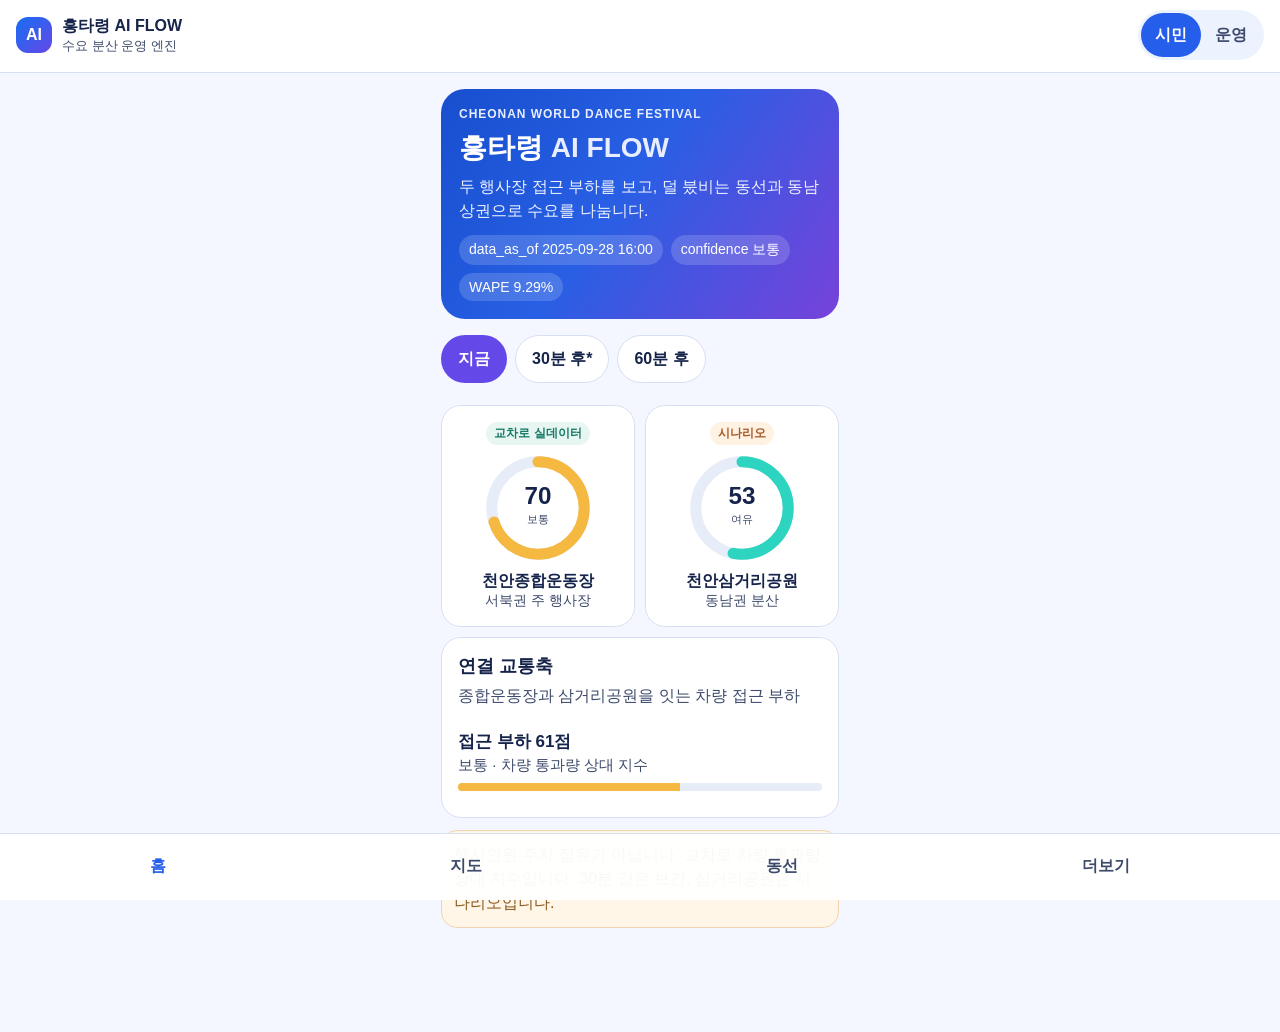
==== index.html @ 4ee4ccde "Publish Cheonan Heungtaryeong AI FLOW field page" ====
<!doctype html>
<html lang="ko">
<head>
<meta charset="UTF-8"/>
<meta name="viewport" content="width=device-width,initial-scale=1,viewport-fit=cover"/>
<meta name="theme-color" content="#245EEA"/>
<meta name="apple-mobile-web-app-capable" content="yes"/>
<title>흥타령 AI FLOW</title>
<style>
:root{--bg:#F4F7FF;--card:#fff;--line:#D7E0F2;--ink:#16244B;--muted:#3D4A6B;--blue:#245EEA;--violet:#6548E8;--warn:#F5B942;--bad:#FF5C7A;--ok:#2DD4BF}
*{box-sizing:border-box;-webkit-tap-highlight-color:transparent}
html,body{margin:0;background:var(--bg);color:var(--ink);font-family:"Noto Sans KR",-apple-system,sans-serif}
body{min-height:100dvh;padding-bottom:calc(88px + env(safe-area-inset-bottom))}
button,input{font:inherit;color:inherit;border:0}
.top{position:sticky;top:0;z-index:20;display:flex;justify-content:space-between;align-items:center;padding:calc(10px + env(safe-area-inset-top)) 16px 12px;background:rgba(255,255,255,.96);border-bottom:1px solid var(--line)}
.brand{display:flex;gap:10px;align-items:center}
.logo{width:36px;height:36px;border-radius:12px;display:grid;place-items:center;color:#fff;font-weight:800;background:linear-gradient(135deg,#176EF2,#6548E8)}
.brand b{display:block;font-size:16px}.brand small{display:block;color:var(--muted);font-size:13px}
.role{display:flex;background:#EDF2FF;border-radius:999px;padding:3px}
.role button{min-height:44px;padding:0 14px;border-radius:999px;background:0;color:var(--muted);font-weight:700;font-size:16px}
.role button.on{background:var(--blue);color:#fff}
main{max-width:430px;margin:0 auto;padding:16px}
.screen{display:none}.screen.on{display:block}
.hero{background:linear-gradient(125deg,#174FCF 0%,#285FE4 45%,#7742DA 100%);color:#fff;border-radius:24px;padding:18px;margin-bottom:12px}
.kicker{font-size:12px;letter-spacing:.08em;font-weight:700;color:#E8EEFF}
.hero h1{margin:8px 0;font-size:28px}.hero h1 em{font-style:normal;color:#E8EEFF}
.hero p{margin:0;font-size:16px;line-height:1.5;color:#EEF2FF}
.pills{display:flex;flex-wrap:wrap;gap:8px;margin-top:12px}
.pills span{padding:6px 10px;border-radius:999px;background:rgba(255,255,255,.16);font-size:14px}
.chips{display:flex;gap:8px;overflow:auto;padding:4px 0 12px}
.chips button,.seg button{min-height:48px;padding:0 16px;border-radius:999px;background:#fff;border:1px solid var(--line);font-weight:700;font-size:16px;white-space:nowrap}
.chips button.on,.seg button.on{background:var(--violet);color:#fff;border-color:transparent}
.pair{display:grid;grid-template-columns:1fr 1fr;gap:10px}
.card{background:var(--card);border:1px solid var(--line);border-radius:20px;padding:16px;margin-top:10px}
h1{font-size:26px;margin:0 0 8px} h2{font-size:18px;margin:0 0 6px}
.lead{color:var(--muted);font-size:16px;line-height:1.5;margin:0 0 12px}
.tag{display:inline-block;padding:3px 8px;border-radius:999px;font-size:12px;font-weight:800}
.meas{background:#E7F6F1;color:#177968}.scen{background:#FFF2E3;color:#A85B28}
.gauge{width:110px;height:110px;margin:8px auto}
.g-label{text-align:center;font-weight:800;font-size:16px}.g-note{text-align:center;color:var(--muted);font-size:14px}
.warn{margin-top:12px;padding:12px;border-radius:16px;background:#FFF6E8;border:1px solid #F3D3B1;color:#8A5A20;font-size:16px;line-height:1.5}
.row{display:flex;gap:10px;padding:10px 0;border-bottom:1px solid var(--line)}
.row:last-child{border-bottom:0}
.t{width:52px;color:var(--violet);font-weight:800;font-size:15px}
.row strong{display:block;font-size:17px}.row small{display:block;margin-top:3px;color:var(--muted);font-size:15px}
.bar{height:8px;background:#E6ECF8;border-radius:99px;overflow:hidden;margin-top:8px}
.bar i{display:block;height:100%}
.map{height:240px;border-radius:20px;position:relative;background:linear-gradient(180deg,#E8EEFF,#F7F9FF);border:1px solid var(--line)}
.pin{position:absolute;background:#fff;border:1px solid var(--line);border-radius:14px;padding:10px;min-width:120px;box-shadow:0 8px 18px rgba(36,71,143,.12)}
.pin b,.pin span{display:block} .pin span{color:var(--muted);font-size:13px;margin-top:3px}
.primary{width:100%;min-height:48px;margin-top:12px;border-radius:16px;background:linear-gradient(135deg,#255FE5,#6847DF);color:#fff;font-weight:800;font-size:16px}
.search{width:100%;min-height:48px;border-radius:14px;border:1px solid var(--line);padding:0 12px;font-size:16px;background:#fff;margin:8px 0}
.bottom{position:fixed;left:0;right:0;bottom:0;display:flex;justify-content:space-around;padding:8px 8px calc(10px + env(safe-area-inset-bottom));background:rgba(255,255,255,.96);border-top:1px solid var(--line)}
.bottom button{background:0;color:var(--muted);min-height:48px;font-weight:700;font-size:16px}
.bottom button.on{color:var(--blue)}
.note{margin-top:12px;padding:12px;border-radius:16px;background:#F8FAFF;border:1px solid var(--line);color:var(--muted);font-size:16px;display:none}
.ops{display:none} body.ops .ops{display:block}
</style>
</head>
<body>
<header class="top">
  <div class="brand"><div class="logo">AI</div><div><b>흥타령 AI FLOW</b><small>수요 분산 운영 엔진</small></div></div>
  <div class="role"><button id="v" class="on" onclick="role('v')">시민</button><button id="a" onclick="role('a')">운영</button></div>
</header>
<main>
<section id="home" class="screen on">
  <div class="hero">
    <div class="kicker">CHEONAN WORLD DANCE FESTIVAL</div>
    <h1>흥타령 <em>AI FLOW</em></h1>
    <p>두 행사장 접근 부하를 보고, 덜 붔비는 동선과 동남 상권으로 수요를 나눔니다.</p>
    <div class="pills"><span>data_as_of 2025-09-28 16:00</span><span>confidence 보통</span><span>WAPE 9.29%</span></div>
  </div>
  <div class="chips" id="hz"></div>
  <div class="pair" id="gg"></div>
  <div class="card"><h2>연결 교통축</h2><p class="lead">종합운동장과 삼거리공원을 잇는 차량 접근 부하</p><div id="cr"></div></div>
  <div class="warn">행사인원·주차 점유가 아닙니다. 교차로 차량 통과량 상대 지수입니다. 30분 값은 보간, 삼거리공원은 시나리오입니다.</div>
</section>
<section id="map" class="screen">
  <h1>행사장 지도</h1>
  <p class="lead">실시간 위치가 아닙니다. 이원 행사장 관계를 보는 안내 도판입니다.</p>
  <div class="map">
    <div class="pin" style="left:8%;top:16%"><b>종합운동장</b><span id="ps">서북권 주 행사장</span></div>
    <div class="pin" style="right:8%;bottom:16%"><b>삼거리공원</b><span id="pg">동남권 분산 · 시나리오</span></div>
  </div>
</section>
<section id="route" class="screen">
  <h1>추천 동선</h1>
  <p class="lead">GPS는 버튼을 누른 뒤에만 요청하고 저장하지 않습니다.</p>
  <div class="chips" id="md"></div>
  <div class="card" id="st"></div>
  <button class="primary" onclick="gps()">GPS 연결 · 저장하지 않음</button>
  <p id="go" class="note"></p>
</section>
<section id="more" class="screen">
  <h1>일정 · 부스</h1>
  <p class="lead">2025 공식 가이드 참고입니다. 2026 최종 일정이 아닙니다.</p>
  <div class="seg chips" id="dt"></div>
  <div class="card" id="ev"></div>
  <input class="search" id="q" placeholder="부스명 · 운영 · 구역" oninput="booths()"/>
  <div class="card" id="bs"></div>
  <div class="card ops"><h2>운영 권고</h2><p class="lead">자동 행정조치가 아닙니다.</p>
    <div class="row"><div><strong>삼거리공원 프로그램 안내 강화</strong><small>30분 후 종합운동장 부하 상승 예상</small></div></div>
    <div class="row"><div><strong>동남권 주차 유도 문구 검토</strong><small>연결축 부하 상승 패턴</small></div></div>
  </div>
</section>
</main>
<nav class="bottom">
  <button class="on" data-t="home" onclick="go('home')">홈</button>
  <button data-t="map" onclick="go('map')">지도</button>
  <button data-t="route" onclick="go('route')">동선</button>
  <button data-t="more" onclick="go('more')">더보기</button>
</nav>
<script>
const EV=[{d:'09-24',s:'19:00',v:'주무대',n:'개막식'},{d:'09-25',s:'19:00',v:'주무대',n:'대민국 무용대상'},{d:'09-26',s:'19:00',v:'신부동',n:'거리댓스 퍼레이드'},{d:'09-26',s:'19:00',v:'주무대',n:'전국대학 무용경연대회 결선'},{d:'09-28',s:'20:30',v:'주무대',n:'시상식 & 폐막식'}];
const BO=[{z:'춤한마당',n:'캐리커처',o:'월드아트'},{z:'춤한마당',n:'흥이춤이 홍보관',o:'두잉'},{z:'흥한마당',n:'종합안내소',o:'운영본부'},{z:'춤한마당',n:'아우내빈대떡',o:'지역먹거리'},{z:'흥한마당',n:'분실물·미아신고',o:'운영본부'}];
const L={'지금':{s:70,g:53,c:61},'30분 후':{s:73,g:62,c:69},'60분 후':{s:76,g:48,c:58}};
const R={'아이 동반':[['16:20','가족체험존','실내·휴식 좌석 인접'],['17:05','동남 상권','부하 전 이동'],['18:10','메인 공연','피크 회피']],'보행 짧게':[['16:20','가까운 휴식','최단 보행'],['16:50','근거리 식음','체류 우선'],['17:30','보조 공연','짧은 이동']],'공연 중심':[['16:20','국제춤대회','보조무대'],['17:10','이동·휴식','피크 우회'],['18:00','메인 공연','완화 구간']]};
let hz='지금',md='아이 동반',date='09-24';
function tone(v){return v>=75?'var(--bad)':v>=55?'var(--warn)':'var(--ok)'}
function lab(v){return v>=75?'높음':v>=55?'보통':'여유'}
function ring(v,col){const r=42,c=2*Math.PI*r;return `<svg viewBox="0 0 100 100" style="transform:rotate(-90deg)"><circle cx="50" cy="50" r="${r}" fill="none" stroke="#E6ECF8" stroke-width="10"/><circle cx="50" cy="50" r="${r}" fill="none" stroke="${col}" stroke-width="10" stroke-linecap="round" stroke-dasharray="${c}" stroke-dashoffset="${c*(1-v/100)}"/><text x="50" y="46" fill="#16244B" font-size="22" font-weight="800" text-anchor="middle" transform="rotate(90 50 50)">${v}</text><text x="50" y="64" fill="#3D4A6B" font-size="10" text-anchor="middle" transform="rotate(90 50 50)">${lab(v)}</text></svg>`}
function role(x){document.body.classList.toggle('ops',x==='a');v.className=x==='v'?'on':'';a.className=x==='a'?'on':''}
function go(id){document.querySelectorAll('.screen').forEach(el=>el.classList.toggle('on',el.id===id));document.querySelectorAll('.bottom button').forEach(el=>el.classList.toggle('on',el.dataset.t===id));window.scrollTo({top:0,behavior:'smooth'})}
function render(){
  const x=L[hz];
  document.getElementById('hz').innerHTML=Object.keys(L).map(k=>`<button class="${k===hz?'on':''}" onclick="hz='${k}';render()">${k==='30분 후'?'30분 후*':k}</button>`).join('');
  document.getElementById('gg').innerHTML=`<div class="card" style="text-align:center"><span class="tag meas">교차로 실데이터</span><div class="gauge">${ring(x.s,tone(x.s))}</div><div class="g-label">천안종합운동장</div><div class="g-note">서북권 주 행사장</div></div><div class="card" style="text-align:center"><span class="tag scen">시나리오</span><div class="gauge">${ring(x.g,tone(x.g))}</div><div class="g-label">천안삼거리공원</div><div class="g-note">동남권 분산</div></div>`;
  document.getElementById('cr').innerHTML=`<div class="row"><div style="flex:1"><strong>접근 부하 ${x.c}점</strong><small>${lab(x.c)} · 차량 통과량 상대 지수</small><div class="bar"><i style="width:${x.c}%;background:${tone(x.c)}"></i></div></div></div>`;
  document.getElementById('ps').textContent='서북권 · '+lab(x.s)+' '+x.s;
  document.getElementById('pg').textContent='동남권 · '+lab(x.g)+' '+x.g;
  document.getElementById('md').innerHTML=Object.keys(R).map(k=>`<button class="${k===md?'on':''}" onclick="md='${k}';render()">${k}</button>`).join('');
  document.getElementById('st').innerHTML=R[md].map((t,i)=>`<div class="row"><div class="t">${i+1} ${t[0]}</div><div><strong>${t[1]}</strong><small>${t[2]}</small></div></div>`).join('');
  const ds=[...new Set(EV.map(e=>e.d))];
  document.getElementById('dt').innerHTML=ds.map(z=>`<button class="${z===date?'on':''}" onclick="date='${z}';render()">${z.slice(3)}일</button>`).join('');
  document.getElementById('ev').innerHTML=EV.filter(z=>z.d===date).map(z=>`<div class="row"><div class="t">${z.s}</div><div><strong>${z.n}</strong><small>${z.v} · 2025 참고</small></div></div>`).join('');
  booths();
}
function booths(){const q=(document.getElementById('q').value||'').toLowerCase();const f=BO.filter(z=>!q||(z.n+z.o+z.z).toLowerCase().includes(q));document.getElementById('bs').innerHTML=f.map(z=>`<div class="row"><div><strong>${z.n}</strong><small>${z.z} · ${z.o}</small></div></div>`).join('')||'<p class="lead">검색 결과가 없습니다.</p>'}
function gps(){const o=document.getElementById('go');o.style.display='block';if(!navigator.geolocation){o.textContent='위치 미지원';return}o.textContent='위치 확인 중… 저장하지 않습니다.';navigator.geolocation.getCurrentPosition(p=>{const S={lat:36.818921,lng:127.115092},G={lat:36.7854391,lng:127.1665027};const km=(a,b)=>{const R=6371,dLat=(b.lat-a.lat)*Math.PI/180,dLng=(b.lng-a.lng)*Math.PI/180,x=Math.sin(dLat/2)**2+Math.cos(a.lat*Math.PI/180)*Math.cos(b.lat*Math.PI/180)*Math.sin(dLng/2)**2;return R*2*Math.atan2(Math.sqrt(x),Math.sqrt(1-x))};const here={lat:p.coords.latitude,lng:p.coords.longitude};const ds=km(here,S),dg=km(here,G);o.textContent='연결됨 · '+(ds<=dg?'종합운동장':'삼거리공원')+'까지 직선 '+Math.min(ds,dg).toFixed(1)+'km · 서버에 보내지 않습니다.';},()=>o.textContent='위치 권한이 필요합니다.')}
render();
</script>
</body></html>
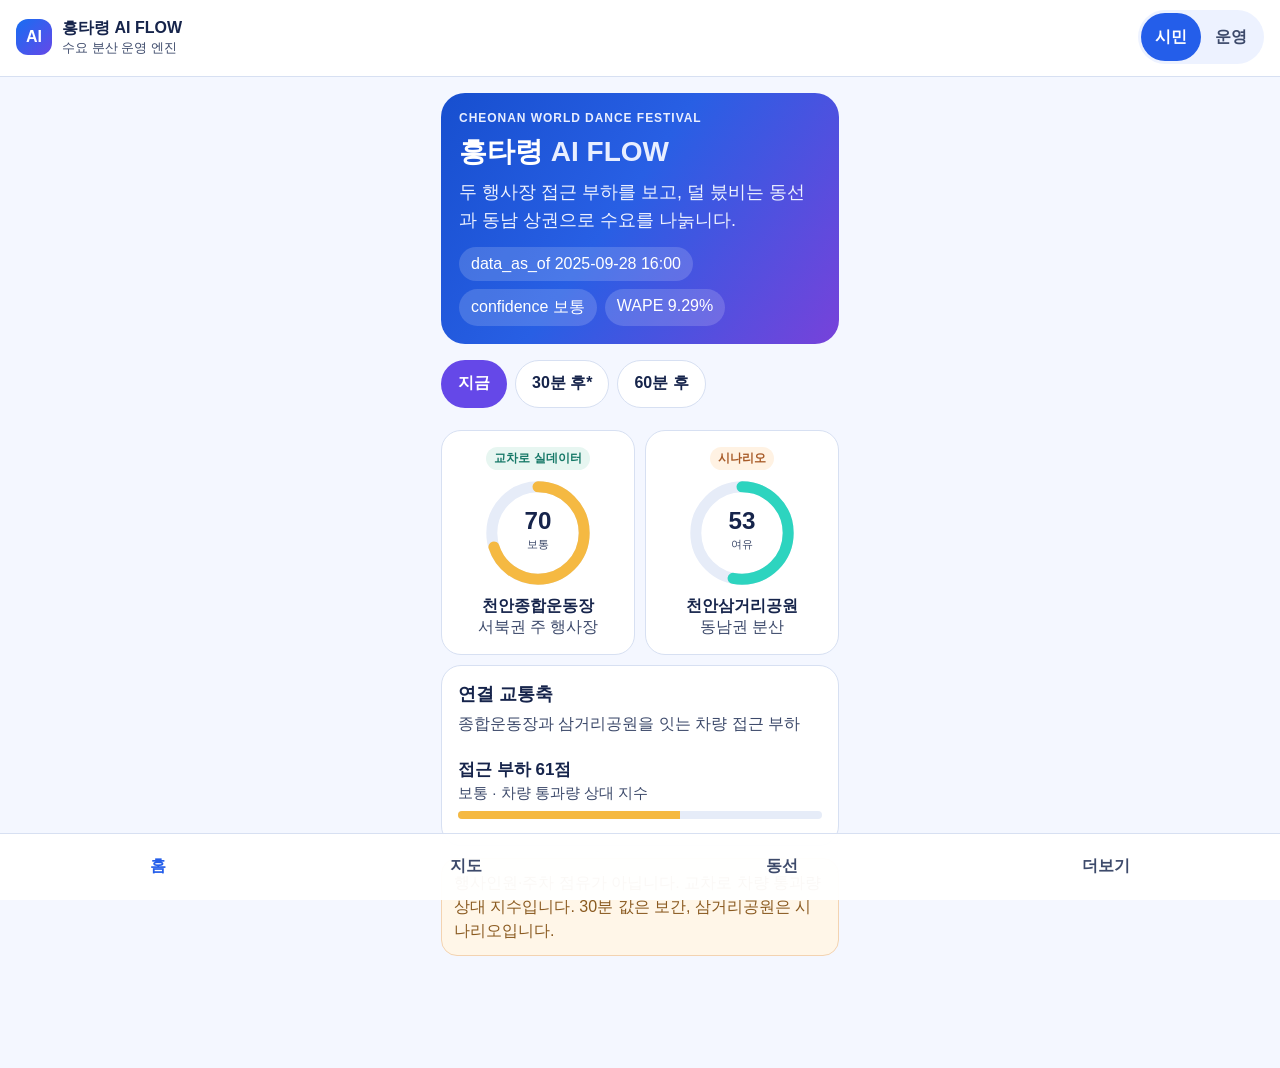
==== commit 54c4e6cc: "fix home copy and tap targets for field use" ====
--- a/index.html
+++ b/index.html
@@ -10,23 +10,23 @@
 :root{--bg:#F4F7FF;--card:#fff;--line:#D7E0F2;--ink:#16244B;--muted:#3D4A6B;--blue:#245EEA;--violet:#6548E8;--warn:#F5B942;--bad:#FF5C7A;--ok:#2DD4BF}
 *{box-sizing:border-box;-webkit-tap-highlight-color:transparent}
 html,body{margin:0;background:var(--bg);color:var(--ink);font-family:"Noto Sans KR",-apple-system,sans-serif}
-body{min-height:100dvh;padding-bottom:calc(88px + env(safe-area-inset-bottom))}
+body{min-height:100dvh;padding-bottom:calc(96px + env(safe-area-inset-bottom))}
 button,input{font:inherit;color:inherit;border:0}
 .top{position:sticky;top:0;z-index:20;display:flex;justify-content:space-between;align-items:center;padding:calc(10px + env(safe-area-inset-top)) 16px 12px;background:rgba(255,255,255,.96);border-bottom:1px solid var(--line)}
-.brand{display:flex;gap:10px;align-items:center}
+.brand{display:flex;gap:10px;align-items:center;min-width:0}
 .logo{width:36px;height:36px;border-radius:12px;display:grid;place-items:center;color:#fff;font-weight:800;background:linear-gradient(135deg,#176EF2,#6548E8)}
 .brand b{display:block;font-size:16px}.brand small{display:block;color:var(--muted);font-size:13px}
-.role{display:flex;background:#EDF2FF;border-radius:999px;padding:3px}
-.role button{min-height:44px;padding:0 14px;border-radius:999px;background:0;color:var(--muted);font-weight:700;font-size:16px}
+.role{display:flex;background:#EDF2FF;border-radius:999px;padding:3px;flex:none}
+.role button{min-height:48px;padding:0 14px;border-radius:999px;background:0;color:var(--muted);font-weight:700;font-size:16px}
 .role button.on{background:var(--blue);color:#fff}
 main{max-width:430px;margin:0 auto;padding:16px}
 .screen{display:none}.screen.on{display:block}
 .hero{background:linear-gradient(125deg,#174FCF 0%,#285FE4 45%,#7742DA 100%);color:#fff;border-radius:24px;padding:18px;margin-bottom:12px}
 .kicker{font-size:12px;letter-spacing:.08em;font-weight:700;color:#E8EEFF}
 .hero h1{margin:8px 0;font-size:28px}.hero h1 em{font-style:normal;color:#E8EEFF}
-.hero p{margin:0;font-size:16px;line-height:1.5;color:#EEF2FF}
+.hero p{margin:0;font-size:18px;line-height:1.55;color:#EEF2FF}
 .pills{display:flex;flex-wrap:wrap;gap:8px;margin-top:12px}
-.pills span{padding:6px 10px;border-radius:999px;background:rgba(255,255,255,.16);font-size:14px}
+.pills span{padding:8px 12px;border-radius:999px;background:rgba(255,255,255,.16);font-size:16px}
 .chips{display:flex;gap:8px;overflow:auto;padding:4px 0 12px}
 .chips button,.seg button{min-height:48px;padding:0 16px;border-radius:999px;background:#fff;border:1px solid var(--line);font-weight:700;font-size:16px;white-space:nowrap}
 .chips button.on,.seg button.on{background:var(--violet);color:#fff;border-color:transparent}
@@ -37,7 +37,7 @@
 .tag{display:inline-block;padding:3px 8px;border-radius:999px;font-size:12px;font-weight:800}
 .meas{background:#E7F6F1;color:#177968}.scen{background:#FFF2E3;color:#A85B28}
 .gauge{width:110px;height:110px;margin:8px auto}
-.g-label{text-align:center;font-weight:800;font-size:16px}.g-note{text-align:center;color:var(--muted);font-size:14px}
+.g-label{text-align:center;font-weight:800;font-size:16px}.g-note{text-align:center;color:var(--muted);font-size:16px}
 .warn{margin-top:12px;padding:12px;border-radius:16px;background:#FFF6E8;border:1px solid #F3D3B1;color:#8A5A20;font-size:16px;line-height:1.5}
 .row{display:flex;gap:10px;padding:10px 0;border-bottom:1px solid var(--line)}
 .row:last-child{border-bottom:0}
@@ -50,7 +50,7 @@
 .pin b,.pin span{display:block} .pin span{color:var(--muted);font-size:13px;margin-top:3px}
 .primary{width:100%;min-height:48px;margin-top:12px;border-radius:16px;background:linear-gradient(135deg,#255FE5,#6847DF);color:#fff;font-weight:800;font-size:16px}
 .search{width:100%;min-height:48px;border-radius:14px;border:1px solid var(--line);padding:0 12px;font-size:16px;background:#fff;margin:8px 0}
-.bottom{position:fixed;left:0;right:0;bottom:0;display:flex;justify-content:space-around;padding:8px 8px calc(10px + env(safe-area-inset-bottom));background:rgba(255,255,255,.96);border-top:1px solid var(--line)}
+.bottom{position:fixed;left:0;right:0;bottom:0;z-index:40;display:flex;justify-content:space-around;padding:8px 8px calc(10px + env(safe-area-inset-bottom));background:rgba(255,255,255,.96);border-top:1px solid var(--line)}
 .bottom button{background:0;color:var(--muted);min-height:48px;font-weight:700;font-size:16px}
 .bottom button.on{color:var(--blue)}
 .note{margin-top:12px;padding:12px;border-radius:16px;background:#F8FAFF;border:1px solid var(--line);color:var(--muted);font-size:16px;display:none}
@@ -67,7 +67,7 @@
   <div class="hero">
     <div class="kicker">CHEONAN WORLD DANCE FESTIVAL</div>
     <h1>흥타령 <em>AI FLOW</em></h1>
-    <p>두 행사장 접근 부하를 보고, 덜 붔비는 동선과 동남 상권으로 수요를 나눔니다.</p>
+    <p>두 행사장 접근 부하를 보고, 덜 붔비는 동선과 동남 상권으로 수요를 나눍니다.</p>
     <div class="pills"><span>data_as_of 2025-09-28 16:00</span><span>confidence 보통</span><span>WAPE 9.29%</span></div>
   </div>
   <div class="chips" id="hz"></div>
@@ -111,7 +111,7 @@
   <button data-t="more" onclick="go('more')">더보기</button>
 </nav>
 <script>
-const EV=[{d:'09-24',s:'19:00',v:'주무대',n:'개막식'},{d:'09-25',s:'19:00',v:'주무대',n:'대민국 무용대상'},{d:'09-26',s:'19:00',v:'신부동',n:'거리댓스 퍼레이드'},{d:'09-26',s:'19:00',v:'주무대',n:'전국대학 무용경연대회 결선'},{d:'09-28',s:'20:30',v:'주무대',n:'시상식 & 폐막식'}];
+const EV=[{d:'09-24',s:'19:00',v:'주무대',n:'개막식'},{d:'09-25',s:'19:00',v:'주무대',n:'대한민국 무용대상'},{d:'09-26',s:'19:00',v:'신부동',n:'거리덌스 퍼레이드'},{d:'09-26',s:'19:00',v:'주무대',n:'전국대학 무용경연대회 결선'},{d:'09-28',s:'20:30',v:'주무대',n:'시상식 & 폐막식'}];
 const BO=[{z:'춤한마당',n:'캐리커처',o:'월드아트'},{z:'춤한마당',n:'흥이춤이 홍보관',o:'두잉'},{z:'흥한마당',n:'종합안내소',o:'운영본부'},{z:'춤한마당',n:'아우내빈대떡',o:'지역먹거리'},{z:'흥한마당',n:'분실물·미아신고',o:'운영본부'}];
 const L={'지금':{s:70,g:53,c:61},'30분 후':{s:73,g:62,c:69},'60분 후':{s:76,g:48,c:58}};
 const R={'아이 동반':[['16:20','가족체험존','실내·휴식 좌석 인접'],['17:05','동남 상권','부하 전 이동'],['18:10','메인 공연','피크 회피']],'보행 짧게':[['16:20','가까운 휴식','최단 보행'],['16:50','근거리 식음','체류 우선'],['17:30','보조 공연','짧은 이동']],'공연 중심':[['16:20','국제춤대회','보조무대'],['17:10','이동·휴식','피크 우회'],['18:00','메인 공연','완화 구간']]};
